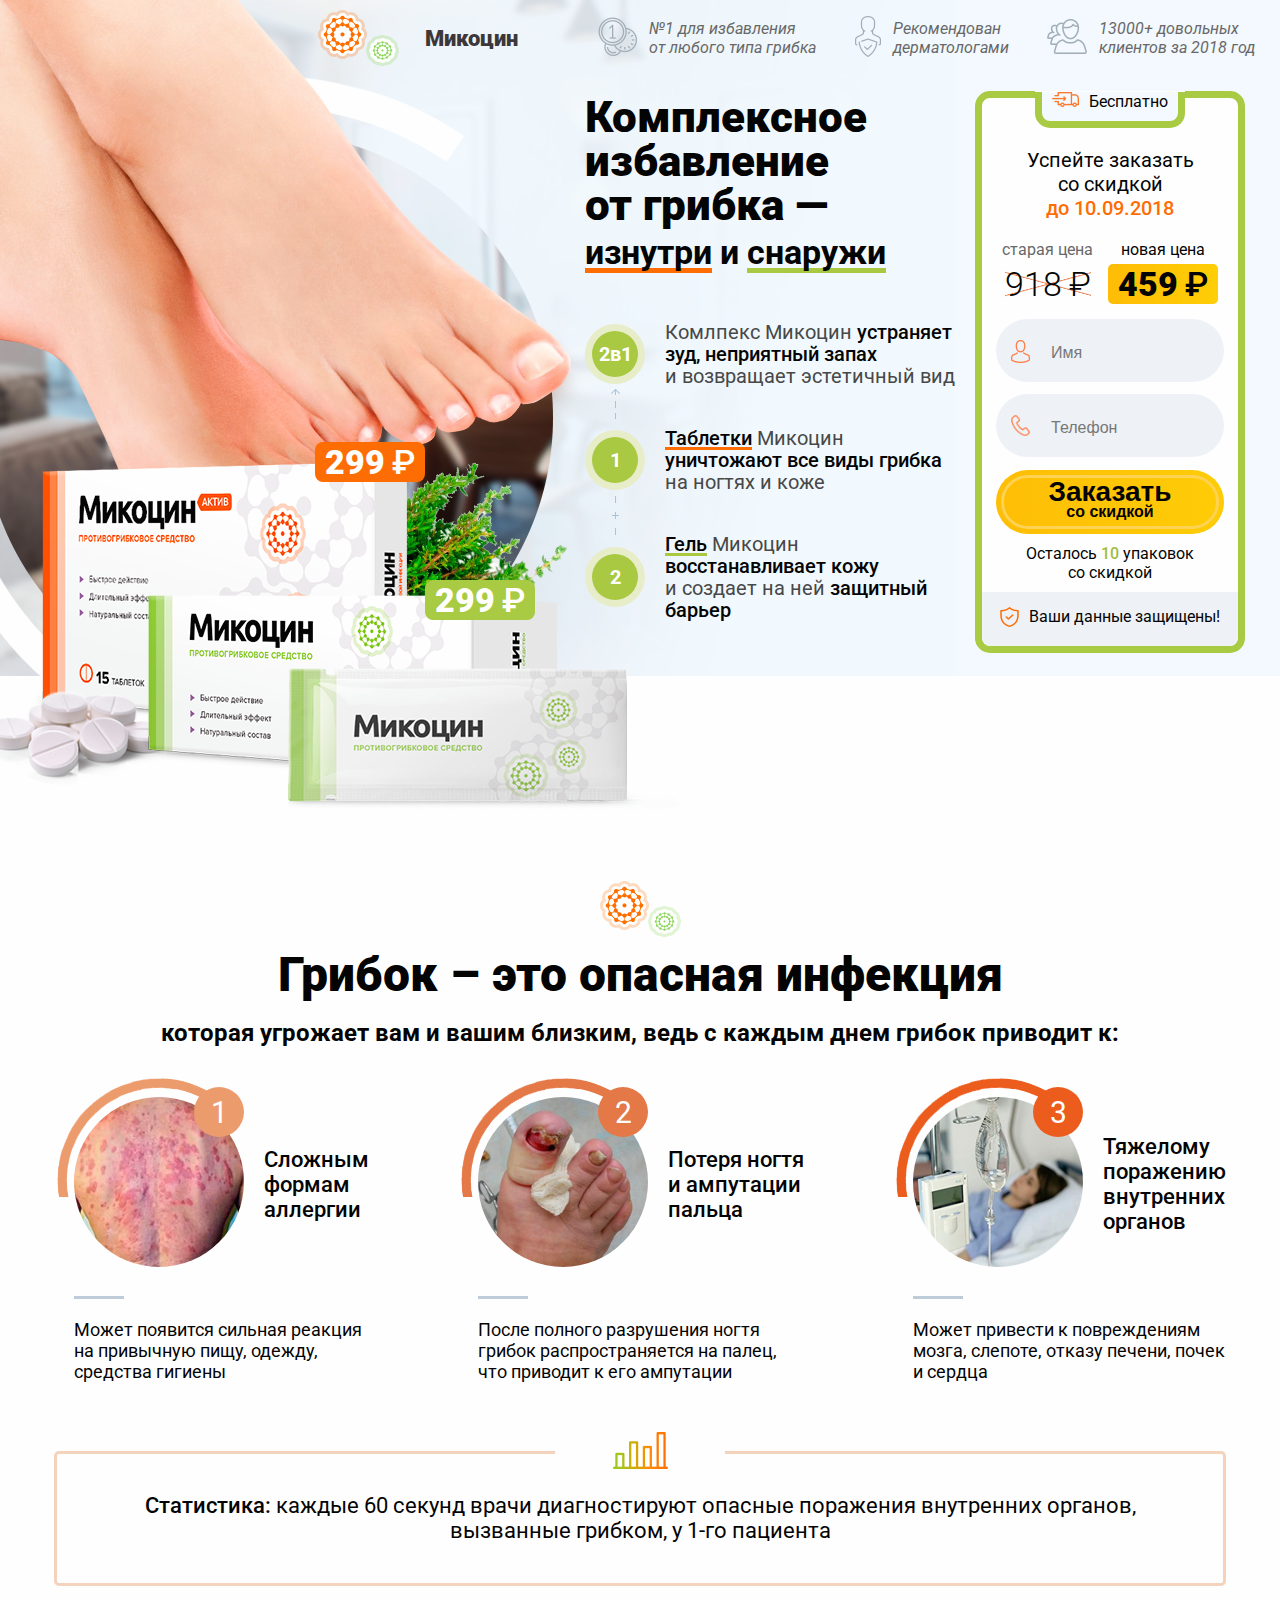
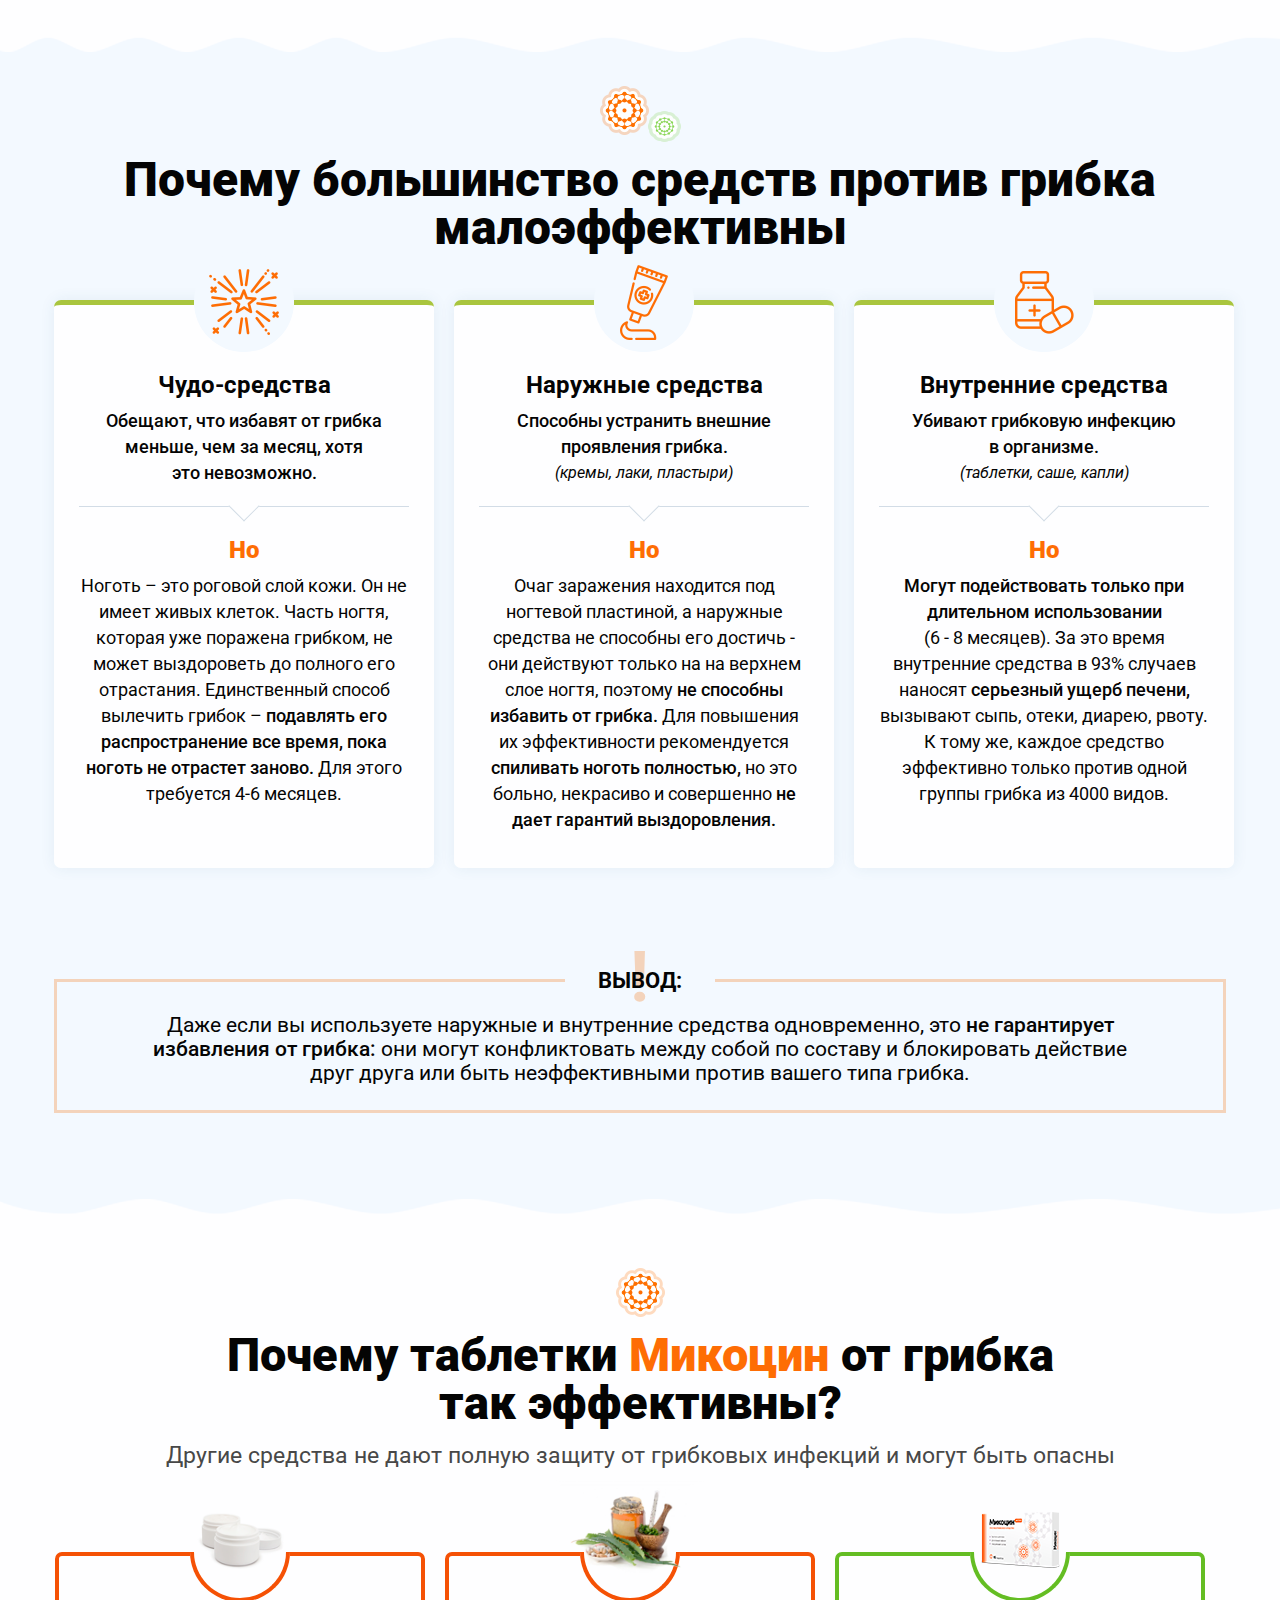
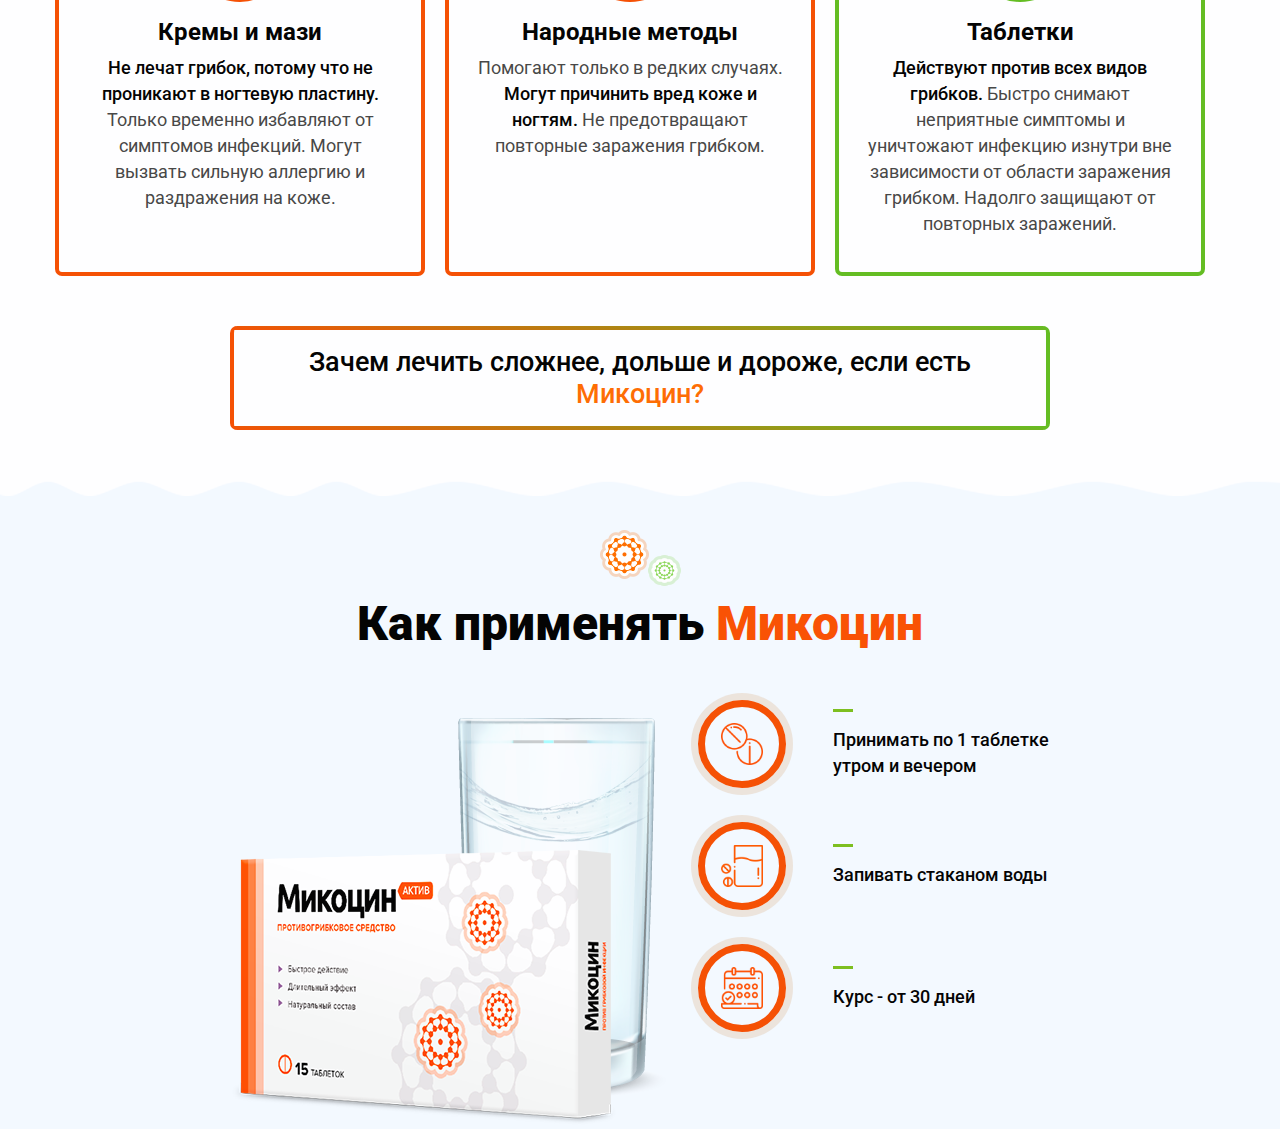
==== index.html @ fcc1a626 "Inital commit" ====
<!DOCTYPE html>
<html lang="ru" dir="ltr">
  <head>
    <meta charset="utf-8">
    <title>Микоцин</title>
    <link href="https://fonts.googleapis.com/css?family=Roboto:100,100i,300,300i,400,400i,500,500i,700,700i,900,900i&display=swap&subset=cyrillic" rel="stylesheet">
    <link rel="stylesheet" href="css/style.css">
  </head>
  <body>
    <div class="intro-container">
      <header>
        <div class="header_logo">
          <img src="img/Vector-Smart-Object-copy-21.png" alt="">
          <div class="font_black" id="header_logo_name">Микоцин</div>
        </div>
        <ul class="bullit-list">
          <li class="bullit-item">
            <div class="bullit-item-img"><img alt="" class="bullit-img" src="img/Forma-1-copy.png"></div>
            <p class="bullit-obj-text font_italic">№1 для избавления<br>от любого типа грибка</p>
          </li>
          <li class="bullit-item">
            <div class="bullit-item-img"><img alt="" class="bullit-img" src="img/Forma-1-copy1.png"></div>
            <p class="bullit-obj-text font_italic">Рекомендован<br>дерматологами</p>
          </li>
          <li class="bullit-item">
            <div class="bullit-item-img"><img alt="" class="bullit-img" src="img/Forma-1-copy2.png"></div>
            <p class="bullit-obj-text font_italic">13000+ довольных<br>клиентов за 2018 год</p>
          </li>
        </ul>
      </header>
      <section class='buy-tablets-section'>
        <div class='buy-tablets-container'>
          <div class='buy-tablets-description'>
            <h1 class="buy-tablets-title font_black">Комплексное<br> избавление<br> от грибка —<br>
              <span class="buy-tablets-title-small font_bold">
                <span class="border-orange-big">изнутри</span>
                 и <span class="border-green-big">снаружи</span>
              </span></h1>
            <ul class="buy-tablets-description-list">
              <li class="buy-tablets-description-item">
                <div class="buy-tablets-description-bullet font_bold" id="buy-tablets-description-bullet1">2в1</div>
                <p class="buy-tablets-description-text">Комлпекс Микоцин <span class="font_medium color_black">устраняет<br>зуд, неприятный запах</span><br>и возвращает эстетичный вид</p>
              </li>
              <li class="buy-tablets-description-item">
                <div class="buy-tablets-description-bullet font_bold">1</div>
                <p class="buy-tablets-description-text"><span class="font_medium color_black border-orange-small">Таблетки</span> Микоцин<br><span class="font_medium color_black">уничтожают все виды грибка</span><br> на ногтях и коже</p>
              </li>
              <li class="buy-tablets-description-item">
                <div class="buy-tablets-description-bullet font_bold" id="buy-tablets-description-bullet3">2</div>
                <p class="buy-tablets-description-text"><span class="font_medium color_black border-green-small">Гель</span> Микоцин<br><span class="font_medium color_black">восстанавливает кожу</span><br>и создает на ней <span class="font_medium color_black">защитный<br>барьер</span></p>
              </li>
            </ul>
          </div>
          <fieldset class="buy-tablets-form">
            <legend class="buy-tablets-form-legend">
              <div class="buy-tablets-form-delivering">
                <div class="delivering-item-image"><img alt="" class="delivering-image" src="img/delivering-1.png"></div>
                <p>Бесплатно</p>
              </div>
            </legend>
            <div class="buy-tablets-form-wrap">
              <div class="form-title">
                Успейте заказать<br>со скидкой<br>
								<span class="form__title-accent font_medium color_orange">до 10.09.2018</span>
              </div>
              <div class="form-price">
                <div class="form-price-old">
									<div class="form-price-title color_grey">
										старая цена
									</div>
									<div class="form-price-value form-price-value-previous">
										<span class="x_price_previous form-prices font_light">918&thinsp;₽</span>
									</div>
								</div>
								<div class="form-price-new">
									<div class="form-price-title color_black x_price_current_description">
										новая цена
									</div>
									<div class="form-price-value form-price-value_accent">
										<span class="x_price_current form-prices font_black">459&thinsp;<span class="font_medium">₽</span></span>
									</div>
								</div>
							</div>
              <form class="form-main x_order_form">
								<div class="form-main-name">
									<input class="form-main-input" name="name" placeholder="Имя" required type="text" autocomplete="name">
                  <div class="form-main-image"><img alt="" class="image-name" src="img/Forma-name.png"></div>
								</div>
								<div class="form-main-phone">
									<input class="form-main-input" name="phone" placeholder="Телефон" required type="tel" autocomplete="tel">
                  <div class="form-main-image"><img alt="" class="image-tel" src="img/Forma-phone.png"></div>
								</div>
								<div class="btn-box">
									<button class="btn font_bold" type="submit">Заказать<br><span class="small-text">со скидкой</span></button>
								</div>
						  </form>
              <div class="buy-tablets-form-lastpack">
  								Осталось <span class="form__lastpack-accent font_medium lastpack color_green">10</span> упаковок<br>
  								со скидкой
  						</div>
            </div>

            <div class="buy-tablets-form-security">
              <div class="buy-tablets-form-security-image"><img src="img/Forma-security.png" alt=""></div>
              <p>Ваши данные защищены!</p>
            </div>
          </fieldset>
        </div>
      </section>
      <div id="background-images">
        <div class="background-image-div"><img alt="" class="background-image" id='image-legs' src="img/Layer-63.png"></div>
        <div class="background-image-div"><img alt="" class="background-image" id='image-tablets' src="img/Layer-64.png"></div>
        <div class="background-image-capture" id="orange-tablet-capture">299&thinsp;<span class="font_medium">₽</span></div>
        <div class="background-image-capture" id="green-tablet-capture">299&thinsp;<span class="font_medium">₽</span></div>
        <div class="background-image-div"><img alt="" class="background-image" id='image-grass' src="img/Layer-6.png"></div>
        <div class="background-image-div"><img alt="" class="background-image" id='image-circle' src="img/Circle-2.png"></div>
        <!-- <div class="background-image-div"><img alt="" class="background-image" id='image-wave' src="img/Wave.png"></div> -->
      </div>
    </div>
    <div class="white-container fungus-threat">
      <div class="separator" id="after-intro-separator">
        <img alt="" class="separator-image" src="img/Vector-Smart-Object-copy-21.png">
      </div>
      <section class="fungus-threat-section middle-section">
        <h2 class="fungus-threat-title font_black">Грибок – это опасная инфекция</h2>
        <p class="fungus-threat-title-description font_bold">которая угрожает вам и вашим близким, ведь с каждым днем грибок приводит к:</p>
        <div class="fungus-threat-item-container">
          <div class="fungus-threat-item">
            <div class="fungus-threat-item-image-with-description">
              <div class="fungus-threat-item-image-div">
                <img alt="" class="fungus-threat-item-image" id="image-allergy" src="img/Allergy-2.png">
                <span class="fungus-threat-item-image-number" id="fungus-threat-item-image-number-1">1</span>
                <span class="fungus-threat-item-image-border"><img alt="" id="image-allergy-border" src="img/Allergy-border-1.png"></span>
              </div>
              <div class="fungus-threat-item-image-description font_medium">
                Сложным<br>формам<br>аллергии
              </div>
            </div>
            <div class="fungus-threat-item-internal-separator"></div>
            <div class="fungus-threat-item-image-full-description">
              Может появится сильная реакция<br>на привычную пищу, одежду,<br>средства гигиены
            </div>
          </div>
          <div class="fungus-threat-item">
            <div class="fungus-threat-item-image-with-description">
              <div class="fungus-threat-item-image-div">
                <img alt="" class="fungus-threat-item-image" id="image-amputation" src="img/Amputation-2.png">
                <span class="fungus-threat-item-image-number" id="fungus-threat-item-image-number-2">2</span>
                <span class="fungus-threat-item-image-border"><img alt="" id="image-amputation-border" src="img/Amputation-border.png"></span>
              </div>
              <div class="fungus-threat-item-image-description font_medium">
                Потеря ногтя<br>и ампутации<br>пальца
              </div>
            </div>
            <div class="fungus-threat-item-internal-separator"></div>
            <div class="fungus-threat-item-image-full-description">
              После полного разрушения ногтя<br>грибок распространяется на палец,<br>что приводит к его ампутации
            </div>
          </div>
          <div class="fungus-threat-item">
            <div class="fungus-threat-item-image-with-description">
              <div class="fungus-threat-item-image-div">
                <img alt="" class="fungus-threat-item-image" id="image-internal-damages" src="img/Internal-damages-2.png">
                <span class="fungus-threat-item-image-number" id="fungus-threat-item-image-number-3">3</span>
                <span class="fungus-threat-item-image-border"><img alt="" id="image-internal-damages-border" src="img/Internal-damages-border.png"></span>
              </div>
              <div class="fungus-threat-item-image-description font_medium">
                Тяжелому<br>поражению<br>внутренних<br>органов
              </div>
            </div>
            <div class="fungus-threat-item-internal-separator"></div>
            <div class="fungus-threat-item-image-full-description">
              Может привести к повреждениям<br>мозга, слепоте, отказу печени, почек<br>и сердца
            </div>
          </div>
        </div>
        <fieldset class="fungus-threat-statistics">
          <legend class="fungus-threat-statistics-legend">
            <img alt="" class="fungus-threat-statistics-image" src="img/Statistics-legend.png">
          </legend>
          <div class="fungus-threat-statistics-text"><span class="font_medium">Статистика:</span> каждые 60 секунд врачи диагностируют опасные поражения внутренних органов, вызванные грибком, у 1-го пациента</div>
        </fieldset>
      </section>
    </div>
    <div class="blue-container bad-medicines">
      <div class="separator blue-wave-separator">
        <img alt="" class="separator-image" id='image-two' src="img/Vector-Smart-Object-copy-21.png">
        <img alt="" class="blue-wave-top" src="img/Wave-top-1.png">
      </div>
      <section class="bad-medicines-section middle-section">
        <h2 class="bad-medicines-title font_black">Почему большинство средств против грибка<br>малоэффективны</h2>
        <div class="bad-medicines-types">
          <fieldset class="bad-medicines-type">
            <legend><div class="bad-medicines-legend" ><img alt="" class="bad-medicines-legend-image" src="img/Bad-medicine-legend-1.png"></div></legend>
            <h3 class="bad-medicine-type-title font_bold">Чудо-средства</h3>
            <p class="bad-medicine-type-title-description font_medium">Обещают, что избавят от грибка<br>
            меньше, чем за месяц, хотя<br>
            это невозможно.</p>
            <div class="bad-medicine-type-arrow">
              <div class="bad-medicine-type-arrow-line"></div>
              <div class="bad-medicine-type-arrow-rectangle"></div>
            </div>
            <p class="bad-medicine-type-but font_black color_orange">Но</p>
            <p class="bad-medicine-type-but-text">Ноготь – это роговой слой кожи.
              Он не имеет живых клеток. Часть ногтя, которая уже поражена грибком, не может выздороветь
              до полного его отрастания. Единственный способ вылечить грибок – <span class="font_medium">подавлять его распространение все время,
              пока ноготь не отрастет заново.</span>
              Для этого требуется 4-6 месяцев.</p>
          </fieldset>
          <fieldset class="bad-medicines-type">
            <legend><div class="bad-medicines-legend" ><img alt="" class="bad-medicines-legend-image" src="img/Bad-medicine-legend-2.png"></div></legend>
            <h3 class="bad-medicine-type-title font_bold">Наружные средства</h3>
            <p class="bad-medicine-type-title-description font_medium">Способны устранить внешние<br>
            проявления грибка.</p>
            <p class="bad-medicine-type-title-description-italic font_italic">(кремы, лаки, пластыри)</p>
            <div class="bad-medicine-type-arrow">
              <div class="bad-medicine-type-arrow-line"></div>
              <div class="bad-medicine-type-arrow-rectangle"></div>
            </div>
            <p class="bad-medicine-type-but font_black color_orange">Но</p>
            <p class="bad-medicine-type-but-text">Очаг заражения находится
              под ногтевой пластиной, а наружные средства не способны его достичь
              - они действуют только на на верхнем слое ногтя,
              поэтому <span class="font_medium">не способны избавить от грибка.</span>
              Для повышения их эффективности рекомендуется <span class="font_medium">спиливать ноготь полностью,</span>
              но это больно, некрасиво и совершенно <span class="font_medium">не дает гарантий выздоровления.</span></p>
          </fieldset>
          <fieldset class="bad-medicines-type">
              <legend><div class="bad-medicines-legend" ><img alt="" class="bad-medicines-legend-image" src="img/Bad-medicine-legend-3.png"></div></legend>
              <h3 class="bad-medicine-type-title font_bold">Внутренние средства</h3>
              <p class="bad-medicine-type-title-description font_medium">Убивают грибковую инфекцию<br>
              в организме.</p>
              <p class="bad-medicine-type-title-description-italic font_italic">(таблетки, саше, капли)</p>
              <div class="bad-medicine-type-arrow">
                <div class="bad-medicine-type-arrow-line"></div>
                <div class="bad-medicine-type-arrow-rectangle"></div>
              </div>
              <p class="bad-medicine-type-but font_black color_orange">Но</p>
              <p class="bad-medicine-type-but-text"><span class="font_medium">Могут подействовать только
                при длительном использовании</span><br>(6 - 8 месяцев). За это время внутренние средства в 93%
                случаев наносят <span class="font_medium">серьезный ущерб печени,</span> вызывают сыпь,
                отеки, диарею, рвоту. К тому же, каждое средство эффективно только против одной группы
                грибка из 4000 видов.</p>
          </fieldset>
        </div>
        <fieldset class="bad-medicines-conclusion">
          <legend class="bad-medicines-conclusion-legend">
            <div class="bad-medicines-conclusion-legend-pretext font_bold">!</div>
            <div class="bad-medicines-conclusion-legend-text font_bold">ВЫВОД:</div>
          </legend>
          <div class="bad-medicines-conclusion-text">Даже если вы используете наружные и внутренние средства одновременно,
            это <span class="font_medium">не гарантирует избавления от грибка:</span>
            они могут конфликтовать между собой по составу и блокировать действие
            друг друга или быть неэффективными против вашего типа грибка.</div>
        </fieldset>
      </section>
    </div>
    <div class="white-container tablets-are-effective">
      <div class="separator white-wave-separator">
        <img alt="" class="separator-image" src="img/Vector-Smart-Object-copy.png">
        <div class="blue-wave-bottom"></div>
      </div>
      <section class="tablets-are-effective-section middle-section">
        <h2 class="tablets-are-effective-title font_black">Почему таблетки <span class="color_orange">Микоцин</span> от грибка<br>так эффективны?</h2>
        <div class="tablets-are-effective-subtitle">Другие средства не дают полную защиту от грибковых инфекций и могут быть опасны</div>
        <div class="tablets-are-effective-types">
          <fieldset class="tablets-are-effective-type">
            <legend><div class="tablets-are-effective-legend"><img alt="" class="tablets-are-effective-legend-image" src="img/Tablets-are-effective-legend-1.png"></div></legend>
            <h3 class="tablets-are-effective-type-title font_bold">Кремы и мази</h3>
            <p class="tablets-are-effective-type-title-description color_grey2"><span class="color_black font_medium">Не лечат грибок, потому что не проникают в ногтевую пластину.</span>
               Только временно избавляют от симптомов инфекций. Могут вызвать сильную аллергию и раздражения на коже.</p>
          </fieldset>
          <fieldset class="tablets-are-effective-type">
            <legend><div class="tablets-are-effective-legend"><img alt="" class="tablets-are-effective-legend-image" id="image-folk-remedies" src="img/Tablets-are-effective-legend-2.png"></div></legend>
            <h3 class="tablets-are-effective-type-title font_bold">Народные методы</h3>
            <p class="tablets-are-effective-type-title-description color_grey2">Помогают только в редких случаях.
              <span class="color_black font_medium">Могут причинить вред коже и ногтям.</span> Не предотвращают
              повторные заражения грибком.</p>
          </fieldset>
          <fieldset class="tablets-are-effective-type">
            <legend><div class="tablets-are-effective-legend tablets-are-effective-last-legend"><img alt="" class="tablets-are-effective-legend-image" src="img/Tablets-are-effective-legend-3.png"></div></legend>
            <h3 class="tablets-are-effective-type-title font_bold">Таблетки</h3>
            <p class="tablets-are-effective-type-title-description color_grey2"><span class="color_black font_medium">Действуют против всех видов грибков.</span>
              Быстро снимают неприятные симптомы и уничтожают инфекцию изнутри вне зависимости от области заражения грибком.
              Надолго защищают от повторных заражений.</p>
          </fieldset>
        </div>
        <div class="tablets-are-effective-conclusion font_medium">Зачем лечить сложнее, дольше и дороже, если есть <span class="color_orange">Микоцин?</span></div>
      </section>
    </div>
    <div class="blue-container tablets-using">
      <div class="separator blue-wave-separator">
        <img alt="" class="separator-image" src="img/Vector-Smart-Object-copy-21.png">
        <img alt="" class="blue-wave-top" src="img/Wave-top-1.png">
      </div>
      <section class="tablets-using-section middle-section">
        <h2 class="tablets-using-title font_black">Как применять <span class="color_orange2">Микоцин</span></h2>
        <div class="tablets-using-wrap">
          <div class="tablets-using-big-image-div"><img alt="" class="tablets-using-big-image" src="img/Tablets-using-big-image.png"></div>
          <div class="tablets-using-instruction">
            <div class="tablets-using-instruction-item">
              <div class="tablets-using-instruction-item-image-div">
                <img alt="" class="tablets-using-instruction-item-image" src="img/Instruction-1a.png">
              </div>
              <div class="tablets-using-instruction-item-description">
                <div class="green-line"></div>
                <div class="tablets-using-instruction-item-text">Принимать по 1 таблетке<br>утром и вечером</div>
              </div>
            </div>
            <div class="tablets-using-instruction-item">
              <div class="tablets-using-instruction-item-image-div">
                <img alt="" class="tablets-using-instruction-item-image" src="img/Instruction-2a.png">
              </div>
              <div class="tablets-using-instruction-item-description">
                <div class="green-line"></div>
                <div class="tablets-using-instruction-item-text">Запивать стаканом воды</div>
              </div>
            </div>
            <div class="tablets-using-instruction-item">
              <div class="tablets-using-instruction-item-image-div">
                <img alt="" class="tablets-using-instruction-item-image" src="img/Instruction-3a.png">
              </div>
              <div class="tablets-using-instruction-item-description">
                <div class="green-line"></div>
                <div class="tablets-using-instruction-item-text">Курс - от 30 дней</div>
              </div>
            </div>
          </div>
        </div>
      </section>
    </div>
    <script src="js/script.js" defer></script>
  </body>
</html>
---- css/style.css ----
* {
  box-sizing: border-box;
}

html, body {
  margin: 0;
  font-family: 'Roboto', sans-serif;
  overflow-x: hidden;
  /*background-image: url('../img/Background-2.png');
  background-repeat: no-repeat;
  background-position: -600px -10px;*/
  overflow-y: visible;
  background-color: #f3f9ff;
  opacity: 0.99;
}

h1, h2, h3, p, legend, fieldset, ul {
  margin: 0;
  padding: 0;
}

img {
  max-width: 100%;
}

h1 {
  /*font-size: 2em;*/
  font-size: 44px;
  margin: .67em 0;
  line-height: 44px;
}

h2 {
  font-size: 48px;
  line-height: 48px;
}

h3 {
  font-size: 24px;
}

ul {
  list-style: none;
}

legend {
  margin: auto;
}

fieldset {
}

.intro-container {
  max-width: 1170px;
  margin: 0 auto;
  width: 100%;
  padding-right: 10px;
  padding-left: 10px;
  margin-top: 10px;
  /* background: bottom -5px left no-repeat url("../img/Wave-1.png"); */
}

@media only screen and (min-width: 1000px) {
  .intro-container::after {
    content: '';
    position: absolute;
    width: 100%;
    height: 19px;
    background: url("http://i.yapx.ru/FSWV9.png") no-repeat;
    left: 0;
  }
}

header {
  display: flex;
  justify-content: flex-end;
  margin-left: 35px;
  width: 1170px;
  max-width: 100vw;
}

@media only screen and (max-width: 1224px) {
  header {
    justify-content: flex-start;
  }
  #background-images {
    display: none;
  }
}



.header_logo{
  margin-right: 80px;
  display: flex;
  width: 200px;
  align-self: center;
}

@media only screen and (max-width: 1000px) {
  header {
    margin-left: 0px;
    flex-direction: column;
    align-items: center;
  }
  .header_logo {
    margin-bottom: 10px;
  }
}

#header_logo_name{
  margin: auto;
  margin-right: 0px;
  text-align: center;
  font-size: 22px;
  color: #383334;
}

.bullit-list{
  width: 657px;
  margin-right: 15px;
  display: flex;
  justify-content: space-between;
  align-items: center;
}

@media only screen and (max-width: 705px) {
  .bullit-list {
    display: none;
  }
}

.bullit-item{
  display: flex;
  align-items: center;
}

.bullit-obj img{
}

.bullit-obj-text{
  font-size: 16px;
  color: #666666;
  margin-left: 12px;
}

.intro-flex-container {
  display: flex;

}

.buy-tablets-container {
  margin-left: auto;
  margin-right: 0;
  max-width: 630px;
  display: flex;
}

@media only screen and (max-width: 1224px) {
  .buy-tablets-container {
    margin: auto;
  }
}

.buy-tablets-section {
}

.buy-tablets-title{
  margin-bottom: 50px;
}

.buy-tablets-title-small {
  font-size: 34px;
  line-height: 38px;
}

.buy-tablets-description {
  position: relative;
}



@media only screen and (min-width: 1001px) {
  .buy-tablets-description::after {
    content: "";
    position: absolute;
    left: calc(-1583px + 370px);
    top: -76px;
    width: 1583px;
    height: 687px;
    background-image: url(../img/Background-2.png);
    /* url("http://i.yapx.ru/FSV3K.png") */
    background-repeat: no-repeat;
    z-index: -1;
  }
}

.buy-tablets-description-item {
  display: flex;
  margin-bottom: 40px;
  align-items: center;
}

.buy-tablets-description-bullet {
  margin: 0 27px 0 7px;
  width: 46px;
  height: 46px;
  display: flex;
  justify-content: center;
  align-items: center;
  background-color: #a7c93d;
  border-radius: 50%;
  color: #fff;
  font-size: 20px;
  box-shadow: 0 0 0 7px #e8edc9;
}

#buy-tablets-description-bullet3{
  position: relative;
}
@media only screen and (min-width: 706px) {
  #buy-tablets-description-bullet3::after {
    content: "";
    position: absolute;
    background-image: url("../img/Arrows.png");
    /* url("http://i.yapx.ru/FSV3C.png"); */
    top: -165px;
    width: 9px;
    height: 146px;
  }
}


.buy-tablets-description-text {
  font-size: 20px;
  width: 290px;
  color: #444444;
  line-height: 1.1;
}

.buy-tablets-form-delivering {
  display: flex;
  background-color: #f3f9ff;
  border: 7px solid #a8ca3f;
  border-top: 0px solid #a8ca3f;
  border-radius: 0px 0px 15px 15px;
  text-align: center;
  padding: 0px 10px 10px;
  position: relative;
  top: 15.5px;
}

@media only screen and (max-width: 768px) {
  .buy-tablets-form-delivering {
    top: 14.5px;
  }
}

.buy-tablets-form {
  background-color: #FFFFFF;
  padding: 0px;
  margin-top: 10px;
  margin-left: 20px;
  border: 7px solid #a8ca3f;
  border-radius: 15px;
  min-width: 270px;
  text-align: center;
  position: relative;
  z-index: 3;
  height: 100%;
}

@media only screen and (min-width: 1310px) {
  .buy-tablets-form::before {
    content: url("../img/Arrow-to-order-2.png");
    /* url("http://i.yapx.ru/FSV3F.png") */
    position: absolute;
    left: 245px;
    top: 210px;
  }
}


/* .buy-tablets-form-legend{
  float: left;
  margin-top: -23px;
  position: absolute;
  left: 49.4px;
  padding-left: 0px;
  padding-right: 0px;
} */

@media only screen and (max-width: 705px) {
  .buy-tablets-title {
    margin-top: 5px;
    margin-bottom: 5px;
  }
  .buy-tablets-description-item {
    margin-bottom: 0px;
  }
  .buy-tablets-description-text {
    margin-top: 10px;
    font-size: 15px;
    max-width: 65vw;
  }
  .buy-tablets-container {
    flex-direction: column;
    align-items: center;
  }
  .buy-tablets-description-list {
    margin-top: 10px;
  }
  .buy-tablets-form {
    margin-left: 0;
  }
}

@media only screen and (max-width: 705px) and (min-width: 560px) {
  .buy-tablets-description {
    display: flex;
    align-items: center;
  }
  .buy-tablets-description-item {
    margin-left: 10px;
  }
  .buy-tablets-description-text {
    max-width: 30vw;
  }
}

@media only screen and (max-width: 559px) {
  .buy-tablets-description {
    display: flex;
    flex-direction: column;
    align-items: center;
  }
}



.buy-tablets-form-wrap {
  padding: 5.6px 14px 0px;
  display: flex;
  flex-direction: column;
  align-items: center;
}

.form-title {
  text-align: center;
  margin-top: 30px;
  font-size: 20px;
}

.form-price {
  display: flex;
  margin-top: 20px;
}

.x_price_current_description {
  padding-left: 10px;
  padding-right: 10px;
}

.form-price-old {
  margin-right: 15px;
}

.form-price-title {
  margin-bottom: 5px;
}

.form-prices {
  font-size: 34px;
}

.x_price_previous {
  background-image: linear-gradient(165deg, transparent 49%, #ea7845 50%, transparent 52%),
  linear-gradient(15deg, transparent 49%, #ea7845 50%, transparent 52%);
  background-repeat: no-repeat;
}

.x_price_current {
  background: linear-gradient(to right, #ffbc02, #ffce02);
  border-radius: 5px;
  padding-left: 10px;
  padding-right: 10px;
}

.form-main {
  margin-top: 15px;
  max-width: 100%;
}

.form-main-name {
  height: 75px;
}
.font-main-phone {
  height: 75px;
}

.form-main-input {
  display: block;
  width: 100%;
  background-color: #eef2f7;
  border-radius: 32px;
  border: none;
  outline: none;
  margin-bottom: 10px;
  padding: 25px 25px 20px 55px;
  font-size: 16px;
}

.form-main-image {
   position: relative;
   top: -52px;
   left: 15px;
   display: block;
   width: 19px;
   height: 23px;
}

.btn-box {
  margin-top: -20px;
  background: linear-gradient(to right,  #ffbe02, #ffcc02);
  border-radius: 32px;
  padding: 5px;
  cursor: url(../img/Cursor.cur), pointer;
  /* url("http://yapx.ru/v/FSXDk") */
}

.btn {
 font-size: 28px;
 padding: 6px 39px;
 width: 100%;
 background: transparent;
 border: 3px solid #ffd24e;
 border-radius: 32px;
 position: relative;
 line-height: 0.6;
 cursor: url(../img/Cursor.cur), pointer;
 /* url("http://yapx.ru/v/FSXDk") */
}

/* .btn:before {
 background: none;
 border: 4px solid #ffd24e;
 content: "";
 display: block;
 position: absolute;
 top: -4px;
 left: -4px;
 right: -4px;
 bottom: -4px;
 border-radius: 32px;
 pointer-events: none;
} */

.btn:focus {
  outline: none;
}

.buy-tablets-form-lastpack {
  margin-top: 10px;
  margin-bottom: 10px;
}

.buy-tablets-form-security {
  display: flex;
  justify-content: center;
  background-color: #eef2f7;
  padding: 15px 0px;
  border-radius: 0px 0px 9px 9px;
  position: relative;
}

.buy-tablets-form-security-image {
  margin-right: 10px;
}

.delivering-image {
  margin-right: 10px;
}

.separator {
  text-align: center;
  margin-bottom: 10px;
}

#after-intro-separator {
  margin-top: 15px;
  padding-top: 205px;
  background-color: #FFFFFF;
}
@media only screen and (max-width: 1224px) {
  #after-intro-separator {
    padding-top: 50px;
  }
}

.fungus-threat-section {
}

.middle-section {
  text-align: center;
  width: 1172px;
  margin-left: auto;
  margin-right: auto;
}

@media only screen and (max-width: 1180px) {
  .middle-section {
    width: calc(100vw - 20px);
  }
}


.fungus-threat-title {
  margin-bottom: 20px;
}

.fungus-threat-title-description {
  font-size: 24px;
}

.fungus-threat-item-container {
  margin-top: 50px;
  display: flex;
  align-content: center;
  justify-content: space-between;
}

.fungus-threat-item {
  margin-left: 20px;
}

.fungus-threat-item-image-with-description {
  display: flex;
  align-items: center;
}

.fungus-threat-item-image-div {
  position: relative;
}

.fungus-threat-item-image {
  border-radius: 50%;
  position: relative;
}

.fungus-threat-item-image-number {
  position: absolute;
  display: flex;
  justify-content: center;
  align-items: center;
  top: -10px;
  left: 120px;
  border-radius: 50%;
  height: 50px;
  width: 50px;
  color: white;
  font-size: 30px;
  z-index: 2;
}

.fungus-threat-item-image-border {
  position: absolute;
  top: -20px;
  left: -17px;
  z-index: 1;
}

#fungus-threat-item-image-number-1 {
  background: #ec9a6a;
}

#fungus-threat-item-image-number-2 {
  background: #e47643;
}

#fungus-threat-item-image-number-3 {
  background: #ec5b19;
}

#image-allergy {
  border-color: #ec9a6a;
}

.fungus-threat-item-image-description {
  font-size: 22px;
  text-align: left;
  margin-left: 20px;
}

.fungus-threat-item-internal-separator {
  width: 50px;
  height: 3px;
  background: #becbd8;
  margin-top: 25px;
  margin-bottom: 20px;
}

.fungus-threat-item-image-full-description {
  font-size: 18px;
  text-align: left;
}

.fungus-threat-statistics {
  border: 3px solid rgb(244, 211, 187);
  border-radius: 5px;
  margin-top: 50px;
  z-index: 100;
  max-width: 100%;
}

.fungus-threat-statistics-legend {
  width: 170px;
  text-align: center;
}

.fungus-threat-statistics-text {
  font-size: 22px;
  width: 1000px;
  max-width: calc(100vw - 30px);
  margin-left: auto;
  margin-right: auto;
  margin-top: 20px;
  margin-bottom: 40px;
}

@media only screen and (max-width: 1130px) {
  .fungus-threat-item-container {
    flex-direction: column;
    justify-content: center;
    align-items: center;
  }
  .fungus-threat-item {
    margin-bottom: 50px;
  }
  .fungus-threat-item:first-child {
    margin-left: -8px;
  }
  .fungus-threat-item:last-child {
    margin-bottom: 0px;
  }
}


.blue-container {
  background: #f3f9ff;
  padding-bottom: 70px;
}

.intro-blue-container {
  padding-bottom: 0px;
}

.white-container {
  background: #FFFFFF;
  padding-bottom: 50px;
}

.bad-medicines-types {
  display: flex;
  margin-bottom: 100px;
}

.bad-medicines-legend {
  background: #f3f9ff;
  border-radius: 50%;
  width: 100px;
  height: 100px;
  display: flex;
  align-items: center;
  justify-content: center;
}

.bad-medicines-type {
  box-shadow: 0px 0px 15px 0px rgba(37, 83, 129, 0.08);
  background: white;
  border: none;
  border-top: 5px solid #a8c53a;
  border-radius: 7px;
  padding: 20px 25px 35px;
  margin-right: 20px;
  line-height: 26px;
  width: 370px;
  max-width: 90vw;
}

@media only screen and (max-width: 1175px) {
  .bad-medicines-types {
    flex-direction: column;
    align-items: center;
  }
  .bad-medicines-type {
    margin-right: 0;
  }
}

.bad-medicines-type:last-child {
  margin-right: 0px;
}

.bad-medicine-type-title-description {
  margin-top: 10px;
  font-size: 18px;
}

.bad-medicine-type-title-description-italic {
  font-size: 16px;
}

.bad-medicine-type-arrow {
  position: relative;
  margin-top: 20px;
  margin-bottom: 20px;
}

.bad-medicine-type-arrow-line {
  background-color: #d2dce6;
  width: 330px;
  max-width: 80vw;
  height: 1px;
  margin: auto;
  z-index: 2;
}

.bad-medicine-type-arrow-rectangle {
  width: 22px;
  height: 22px;
  margin: auto;
  transform: rotate(45deg);
  margin-top: -12px;
  border-bottom: 1px solid #d2dce6;
  border-right: 1px solid #d2dce6;
  z-index: 10;
  background: white;
}

.bad-medicine-type-but {
  font-size: 24px;
}

.bad-medicine-type-but-text {
  margin-top: 10px;
  font-size: 18px;
}

.bad-medicines-conclusion {
  width: 100%;
  border: 3px solid #f4d3bb;
  position: relative;
}

.bad-medicines-conclusion-legend {
  width: 150px;
  margin: auto;
}

.bad-medicines-conclusion-legend-pretext {
  position: absolute;
  left: calc(50% - 10px);
  top: -35px;
  font-size: 70px;
  color: #f4d3bb;
  z-index: 2;
}

.bad-medicines-conclusion-legend-text {
  font-size: 22px;
  z-index: 3;
  position: relative;
  text-align: center;
}


.bad-medicines-conclusion-text {
  font-size: 21px;
  width: 1000px;
  max-width: calc(100vw - 30px);
  margin-left: auto;
  margin-right: auto;
  margin-top: 20px;
  margin-bottom: 25px;
}

.tablets-are-effective-title {
  font-size: 47px;
}

.tablets-are-effective-subtitle {
  margin-top: 15px;
  margin-bottom: 10px;
  font-size: 23px;
  color: #444444;
}

.tablets-are-effective-types {
  display: flex;
  margin-bottom: 50px;
  flex-shrink: 0;
  flex-wrap: wrap;
  justify-content: center;
}

.tablets-are-effective-legend {
  border-bottom-left-radius: 54px;
  border-bottom-right-radius: 54px;
  border: 4px solid #f64d01;
  border-top: 0;
  width: 100px;
  height: 50px;
  display: flex;
  align-items: center;
  justify-content: center;
  position: relative;
  top: 23px;
}

.tablets-are-effective-last-legend {
  border-color: #62bd1f; }

.tablets-are-effective-legend-image {
  position: relative;
  top: -35px;
}

.tablets-are-effective-type {
  border: 4px solid #f64d01;
  border-radius: 7px;
  padding: 40px 25px 35px;
  margin-right: 20px;
  line-height: 26px;
  width: 370px;
  max-width: calc(100vw - 20px);
  margin-top: 50px;
}

.tablets-are-effective-type:last-child {
  border-color: #62bd1f;
}

.tablets-are-effective-type-title-description {
  margin-top: 10px;
  font-size: 18px;
}

.tablets-are-effective-conclusion {
  font-size: 27px;
  padding: 20px;
  border-left: 4px solid #f64d01;
  border-right: 4px solid #62bd1f;
  margin: auto;
  width: 820px;
  max-width: calc(100vw - 20px);
  background-position: 0 0, 0 100%;
  background-repeat: no-repeat;
  background-size: 100% 4px;
  background-image: linear-gradient(4deg, #f64d01 0%, #62bd1f), linear-gradient(4deg, #f64d01 0%, #62bd1f);
  border-radius: 7px;
}

@media screen and (max-width: 799px) {
  .tablets-are-effective-type {
    margin-right: 0;
  }
}

.tablets-using {
  padding-bottom: 0px;
}


.tablets-using-wrap {
  display: flex;
  margin-top: 70px;
  justify-content: center;
}

.tablets-using-instruction {
  display: flex;
  flex-direction: column;
  position: relative;
  top: -25px;
  margin-left: 20px;
}

.tablets-using-instruction-item {
  display: flex;
  margin-bottom: 20px;
}

.tablets-using-instruction-item:last-child {
  margin-bottom: 0px;
}

.tablets-using-instruction-item-image-div {
  border: 7px solid #f64d01;
  border-radius: 50%;
  padding: 16px;
  position: relative;
  width: 88px;
  height: 88px;
  margin: 7px;
  box-shadow: 0px 0px 0px 7px rgba(229, 208, 185, 0.502);
}

.tablets-using-instruction-item-description {
  margin-left: 40px;
  display: flex;
  flex-direction: column;
  justify-content: center;
}



.tablets-using-instruction-item-text {
  text-align: left;
  font-weight: 500;
  font-size: 18px;
  line-height: 26px;
}

.green-line {
  width: 20px;
  height: 3px;
  background: #7bbf1c;
  margin-bottom: 15px;
}

@media only screen and (max-width: 644px) {
  .tablets-using-wrap {
    flex-direction: column;
    margin-top: 20px;
  }
  .tablets-using-instruction {
    margin-top: 40px;
    flex-direction: row;
  }
  .tablets-using-instruction-item {
    flex-direction: column;
    margin-right: 10px;
  }
  .green-line {
    background: transparent;
    margin-bottom: 5px;
  }
  .tablets-using-instruction-item-description {
    margin-left: 0;
  }
  .tablets-using-instruction-item-text {
    font-size: 17px;
  }
}

@media only screen and (max-width: 370px) {
  .tablets-using-instruction {
    display: grid;
    grid-template-columns: 1fr 1fr;
    grid-template-rows: auto;
  }
  .tablets-using-instruction-item:last-child {
    grid-row-start: 2;
    grid-column-start: 1;
    grid-row-end: 2;
    grid-column-end: 3;
    margin: auto;
  }
}



#image-legs{
  position: absolute;
  top: -260px;
  left: calc(100vw - ((100vw - 1170px) / 2) - 1200px - 200px);
  z-index: 2;
}

#image-tablets{
  position: absolute;
  top: 462px;
  left: calc(100vw - ((100vw - 1170px) / 2) - 1200px - 40px);
  z-index: 3;
}

#orange-tablet-capture{
  position: absolute;
  top: 442px;
  left: calc(100vw - ((100vw - 1170px) / 2) - 1200px + 290px);
  z-index: 4;
  background-color: #ff6b00;
  color: white;
  border: 10px solid #ff6b00;
  border-top: 5px;
  border-bottom: 5px;
  border-radius: 8px;
  font-size: 34px;
  font-weight: 900;
}

#green-tablet-capture{
  position: absolute;
  top: 580px;
  left: calc(100vw - ((100vw - 1170px) / 2) - 1200px + 400px);
  z-index: 4;
  background-color: #a8ca3f;
  color: white;
  border: 10px solid #a8ca3f;
  border-top: 5px;
  border-bottom: 5px;
  border-radius: 8px;
  font-size: 34px;
  font-weight: 900;
}

#image-grass {
  position: absolute;
  top: 462px;
  left: calc(100vw - ((100vw - 1170px) / 2) - 1200px + 230px);
  z-index: 2;
}

#image-circle {
  position: absolute;
  top: 75px;
  left: calc(100vw - ((100vw - 1170px) / 2) - 1200px - 100px);
  z-index: 1;
}

#image-wave {
  position: absolute;
  top: 665px;
  left: 0px;
  z-index: 5;
}

#image-folk-remedies {
  transform: scale(1.6);
  top: -47px;
}

.blue-wave-separator {
  background: #f3f9ff;
  padding-top: 50px;
  position: relative;
}
/*
.blue-wave-top {
  position: absolute;
  width: 100%;
  height: 133px;
  top: -115px;
  left: 0px;
  z-index: 1;
  clip-path: inset(86% 0 0 0);
}

*/

.blue-wave-top {
  position: absolute;
  width: 100%;
  height: 16px;
  top: 0px;
  left: 0px;
  z-index: 1;
  background: url("img/Wave-top-1.png") no-repeat;
  /* url("https://i.yapx.ru/FSWPd.png") */
}


.white-wave-separator {
  background: #FFFFFF;
  position: relative;
  margin-top: 35px;
  padding-top: 50px;
}

.blue-wave-bottom {
  position: absolute;
  width: 100%;
  top: -19px;
  left: 0px;
  z-index: 1;
  height: 19px;
  background: url("../img/Wave-1.png") no-repeat;
  /* url("http://i.yapx.ru/FSWV9.png") */
}


.font_italic {
  font-style: italic; }

.font_light {
  font-weight: 300; }

.font_medium {
  font-weight: 500; }

.font_bold {
  font-weight: 700; }

.font_black {
  font-weight: 900; }

.font_italic {
  font-style: italic; }

.color_black {
  color: #000; }

.color_grey {
  color: #666666; }

.color_grey2 {
  color: #444444; }

.color_green {
  color: #9dbd39; }

.color_orange {
  color: #ff6b00; }

.color_orange2 {
  color: #fa4f01;}

.color_white {
  color: #FFFFFF; }


.border-orange-big {
  position: relative;
  z-index: 1; }
  .border-orange-big::after {
    content: '';
    position: absolute;
    width: 100%;
    height: 5px;
    background-color: #ff6b00;
    bottom: -1px;
    left: 0;
    z-index: -1; }

.border-orange-small {
  position: relative;
  z-index: 1; }
  .border-orange-small::after {
    content: '';
    position: absolute;
    width: 100%;
    height: 3px;
    background-color: #ff6b00;
    bottom: 0;
    left: 0;
    z-index: -1; }

.border-green-big {
  position: relative;
  z-index: 1; }
  .border-green-big::after {
    content: '';
    position: absolute;
    width: 100%;
    height: 5px;
    background-color: #a7c93d;
    bottom: -1px;
    left: 0;
    z-index: -1; }

.border-green-small {
  position: relative;
  z-index: 1; }
  .border-green-small::after {
    content: '';
    position: absolute;
    width: 100%;
    height: 3px;
    background-color: #a7c93d;
    bottom: 0;
    left: 0;
    z-index: -1; }

    .small-text {
      font-size: 16px;
      line-height: 1;
    }


@media screen and (max-width: 440px) {
  h2 {
    font-size: 32px;
    line-height: 34px;
  }
  .tablets-are-effective-title {
    font-size: 32px;
  }
}

@media screen and (max-width: 359px) {
  .fungus-threat-item-image-with-description {
    flex-direction: column;
  }
  .fungus-threat-item-image-description {
    margin-left: 0;
  }
  .fungus-threat-item:first-child {
    margin-left: 20px;
  }
}
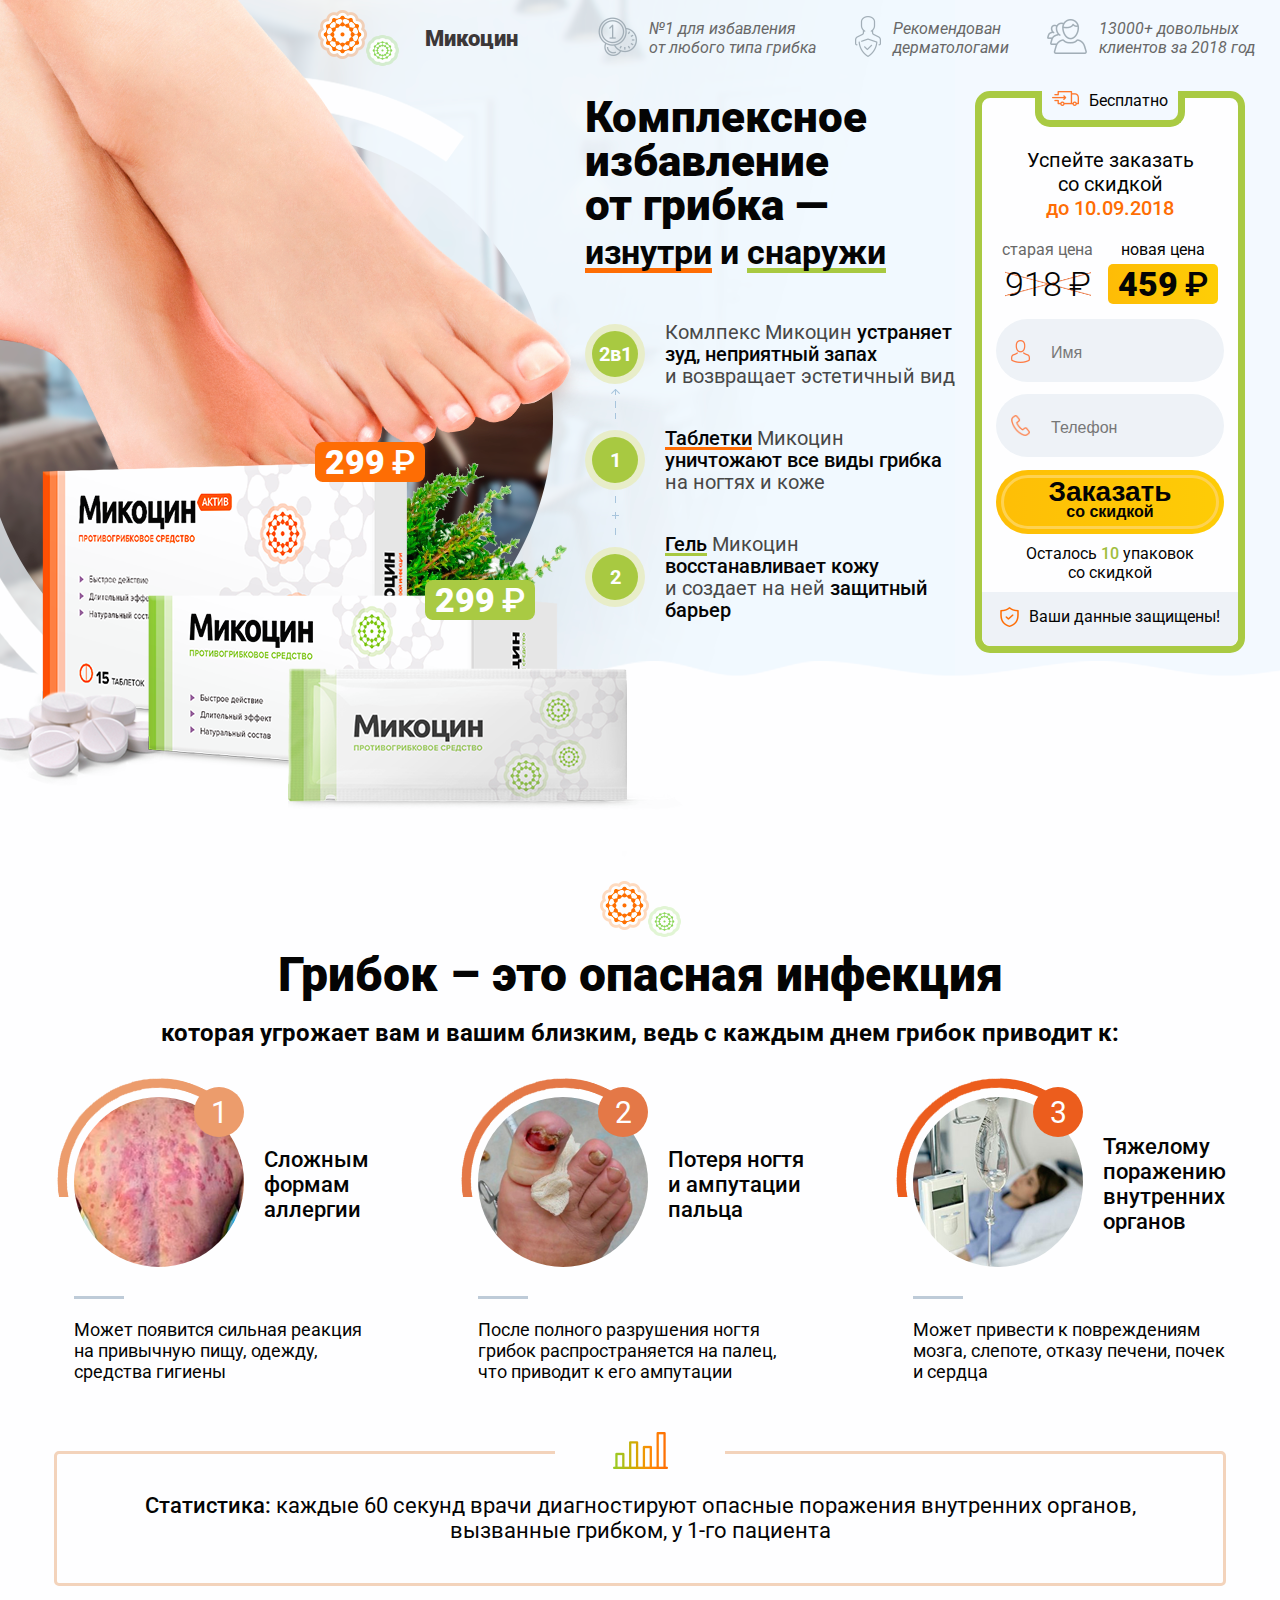
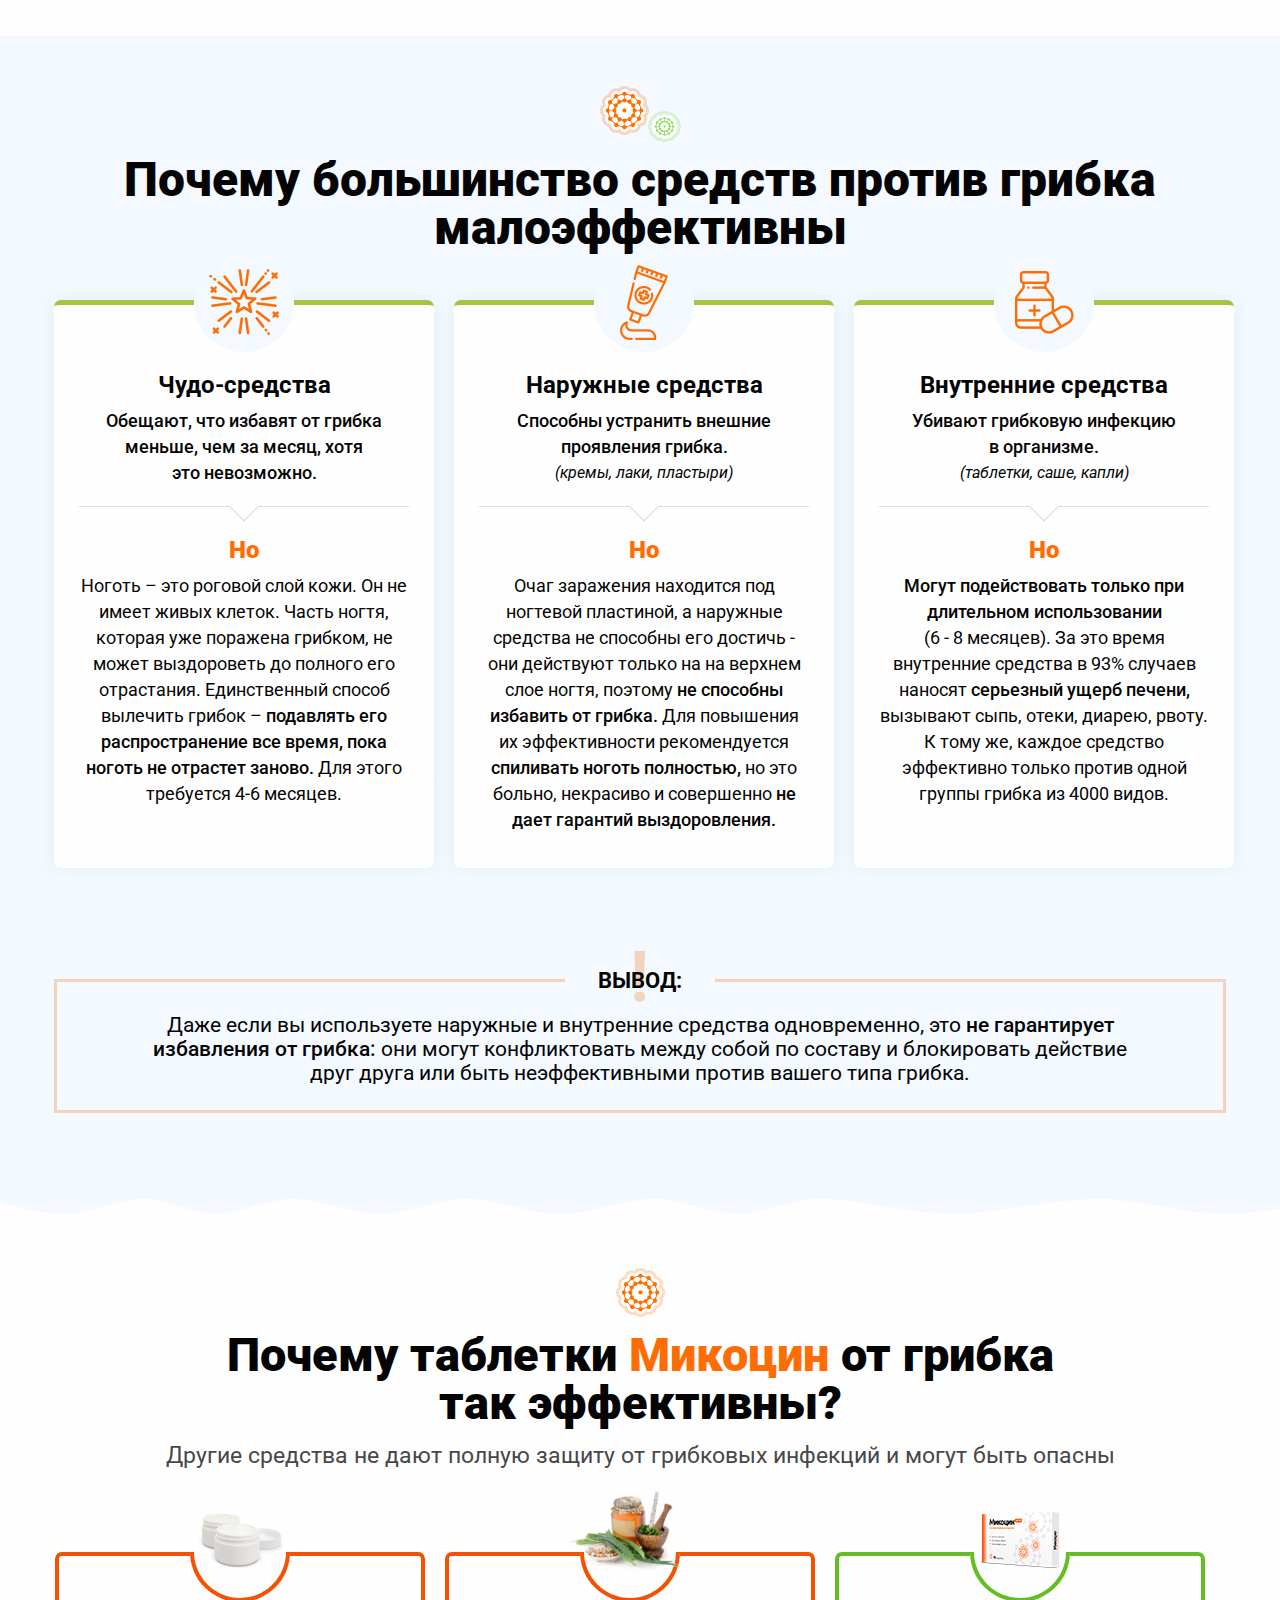
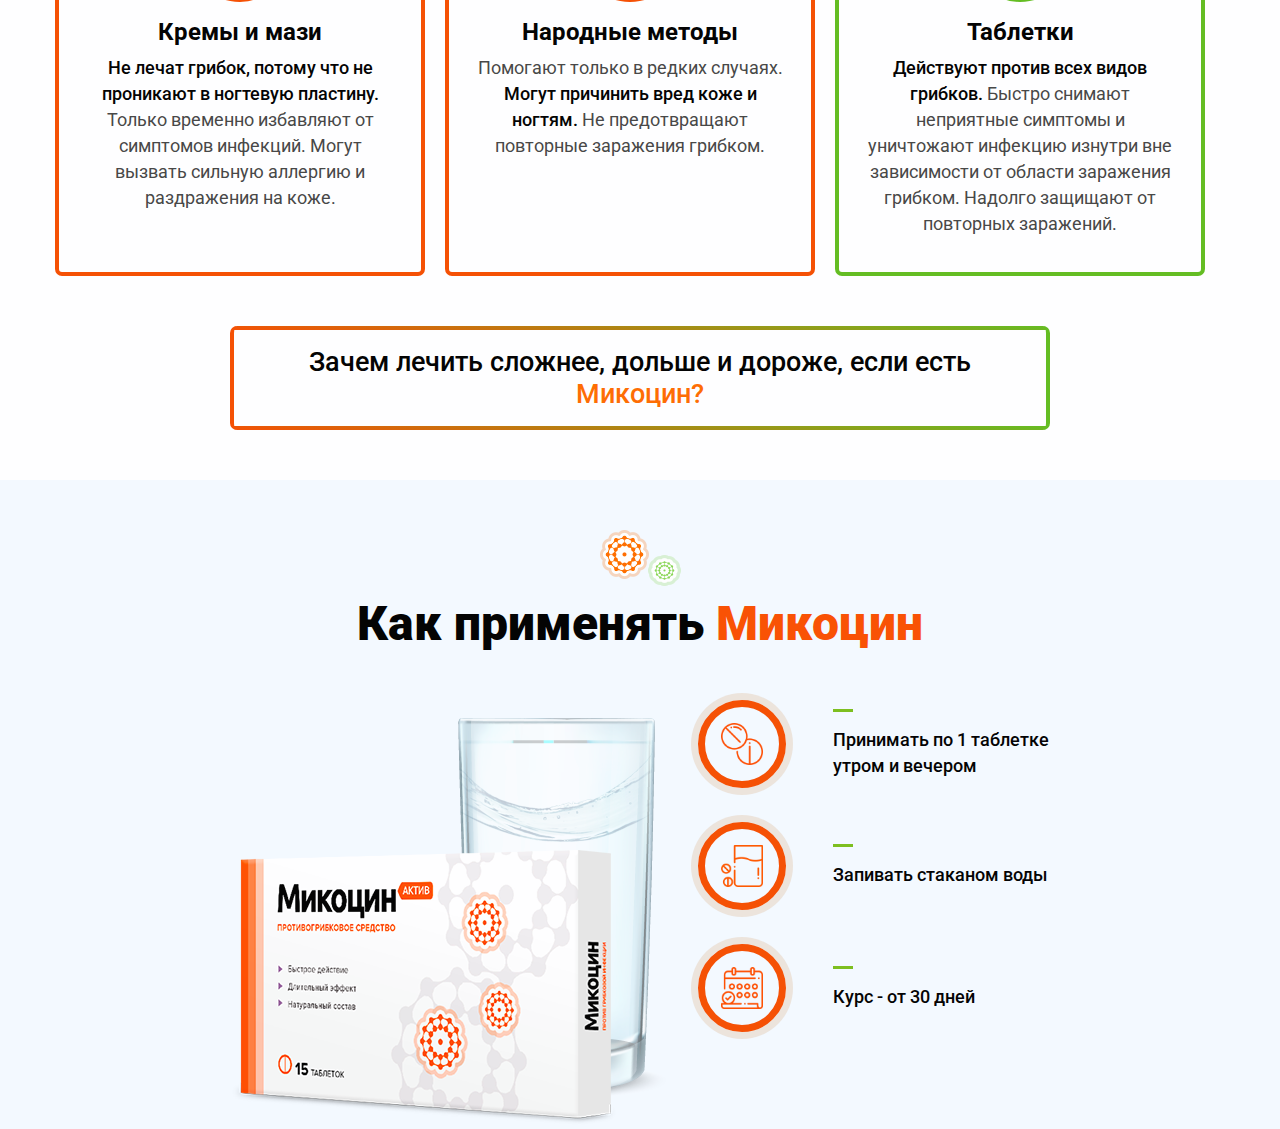
==== commit a8f53a12: "Update index.html" ====
--- a/index.html
+++ b/index.html
@@ -2,6 +2,7 @@
 <html lang="ru" dir="ltr">
   <head>
     <meta charset="utf-8">
+	<meta name="viewport" content="width=device-width, initial-scale=1">
     <title>Микоцин</title>
     <link href="https://fonts.googleapis.com/css?family=Roboto:100,100i,300,300i,400,400i,500,500i,700,700i,900,900i&display=swap&subset=cyrillic" rel="stylesheet">
     <link rel="stylesheet" href="css/style.css">
@@ -185,7 +186,8 @@
     <div class="blue-container bad-medicines">
       <div class="separator blue-wave-separator">
         <img alt="" class="separator-image" id='image-two' src="img/Vector-Smart-Object-copy-21.png">
-        <img alt="" class="blue-wave-top" src="img/Wave-top-1.png">
+        <!-- <img alt="" class="blue-wave-top" src="img/Wave-top-1.png"> -->
+	<div class="blue-wave-top"></div>
       </div>
       <section class="bad-medicines-section middle-section">
         <h2 class="bad-medicines-title font_black">Почему большинство средств против грибка<br>малоэффективны</h2>
@@ -291,7 +293,8 @@
     <div class="blue-container tablets-using">
       <div class="separator blue-wave-separator">
         <img alt="" class="separator-image" src="img/Vector-Smart-Object-copy-21.png">
-        <img alt="" class="blue-wave-top" src="img/Wave-top-1.png">
+	<!-- <img alt="" class="blue-wave-top" src="img/Wave-top-1.png"> -->
+	<div class="blue-wave-top"></div>
       </div>
       <section class="tablets-using-section middle-section">
         <h2 class="tablets-using-title font_black">Как применять <span class="color_orange2">Микоцин</span></h2>
--- a/css/style.css
+++ b/css/style.css
@@ -66,7 +66,8 @@
     position: absolute;
     width: 100%;
     height: 19px;
-    background: url("http://i.yapx.ru/FSWV9.png") no-repeat;
+    background: url("../img/Wave-1.png") no-repeat;
+    /* url("http://i.yapx.ru/FSWV9.png") */
     left: 0;
   }
 }
@@ -247,13 +248,7 @@
   text-align: center;
   padding: 0px 10px 10px;
   position: relative;
-  top: 15.5px;
-}
-
-@media only screen and (max-width: 768px) {
-  .buy-tablets-form-delivering {
-    top: 14.5px;
-  }
+  top: 15px;
 }
 
 .buy-tablets-form {
